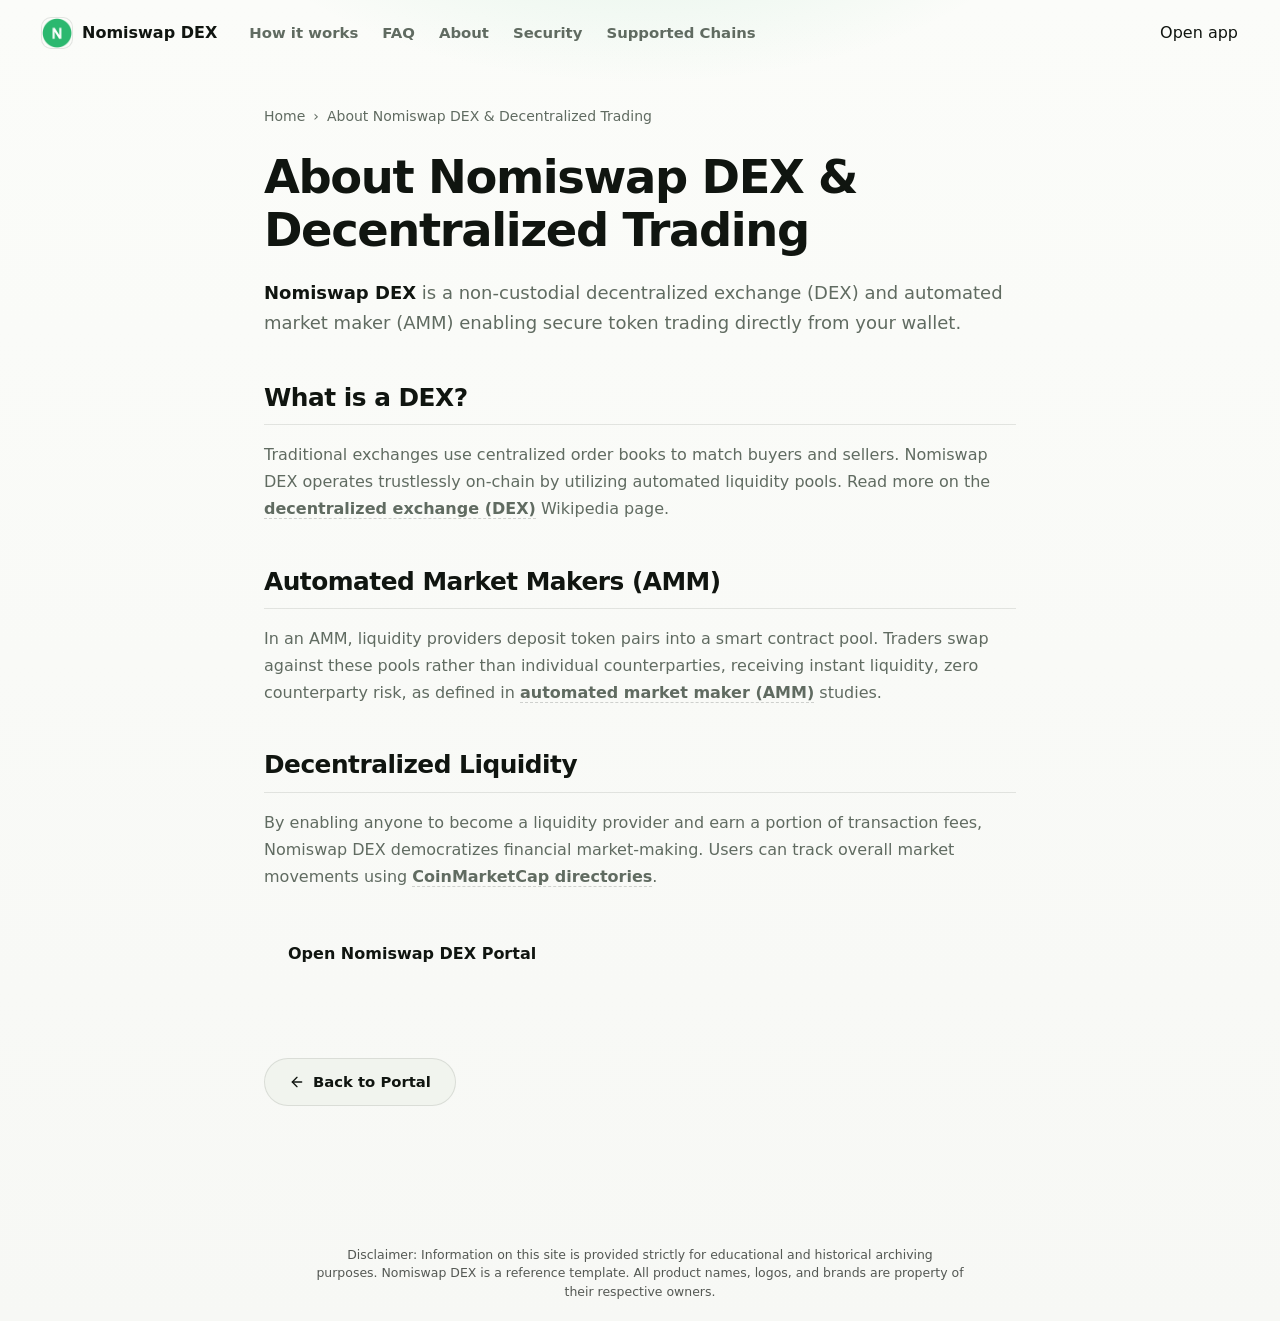
==== about/index.html @ e5640704 "Update" ====
<!doctype html>
<html lang="en">
<head>
  <meta charset="utf-8">
  <meta name="viewport" content="width=device-width, initial-scale=1, viewport-fit=cover">
  <title>About Nomiswap DEX & Decentralized Trading</title>
  <meta name="description" content="<strong>Nomiswap DEX</strong> is a non-custodial decentralized exchange (DEX) and automated market maker (AMM) enabling secure token trading directly ">
  <link rel="canonical" href="https://nomiswap-dex.github.io/about/">
  <meta name="robots" content="index,follow">
  <meta property="og:type" content="website">
  <meta property="og:title" content="About Nomiswap DEX & Decentralized Trading">
  <meta property="og:description" content="<strong>Nomiswap DEX</strong> is a non-custodial decentralized exchange (DEX) and automated market maker (AMM) enabling secure token trading directly ">
  <meta property="og:url" content="https://nomiswap-dex.github.io/about/">
  <meta property="og:image" content="https://nomiswap-dex.github.io/og-cover.png">
  <meta name="twitter:card" content="summary">
  <meta name="twitter:title" content="About Nomiswap DEX & Decentralized Trading">
  <meta name="twitter:description" content="<strong>Nomiswap DEX</strong> is a non-custodial decentralized exchange (DEX) and automated market maker (AMM) enabling secure token trading directly ">
  <link rel="icon" type="image/png" href="../favicon.png">
  <link rel="manifest" href="../site.webmanifest">
  <link rel="apple-touch-icon" href="../favicon.png">
  <style>


:root {
  --bg: #f7f8f5;
  --surface: #ffffff;
  --panel: #f1f4ee;
  --ink: #101510;
  --muted: #606b61;
  --faint: #8b958c;
  --line: rgba(16, 21, 16, .10);
  --line-strong: rgba(16, 21, 16, .18);
  --accent: #2bb86f;
  --accent-deep: #23995d;
  --accent-soft: rgba(43, 184, 111, .13);
  --shadow: 0 28px 70px -38px rgba(16, 21, 16, .34);
}

* {
  box-sizing: border-box;
}

html,
body {
  min-height: 100%;
}

body {
  margin: 0;
  min-height: 100dvh;
  overflow: hidden;
  display: flex;
  flex-direction: column;
  color: var(--ink);
  background:
    radial-gradient(620px 320px at 50% -140px, rgba(43, 184, 111, .14), transparent 70%),
    linear-gradient(180deg, #fbfcf9 0%, var(--bg) 100%);
  font-family: Inter, ui-sans-serif, system-ui, -apple-system, BlinkMacSystemFont, "Segoe UI", sans-serif;
  line-height: 1.5;
  -webkit-font-smoothing: antialiased;
}

a {
  color: inherit;
  text-decoration: none;
}

img {
  display: block;
  max-width: 100%;
}

.topbar {
  display: flex;
  align-items: center;
  gap: 18px;
  width: 100%;
  padding: 18px clamp(18px, 4vw, 42px);
  flex: 0 0 auto;
}

.brand {
  display: inline-flex;
  align-items: center;
  gap: 10px;
  min-width: 0;
  font-size: 1rem;
  font-weight: 750;
  letter-spacing: 0;
}

.brand img {
  width: 30px;
  height: 30px;
  border-radius: 9px;
  box-shadow: 0 0 0 1px var(--line);
  flex: 0 0 auto;
}

.nav {
  display: flex;
  align-items: center;
  gap: 24px;
  margin-left: 14px;
}

.nav a {
  color: var(--muted);
  font-size: .93rem;
  font-weight: 560;
  transition: color .16s ease;
}

.nav a:hover {
  color: var(--ink);
}

.spacer {
  flex: 1 1 auto;
}

.ghost {
  display: inline-flex;
  align-items: center;
  justify-content: center;
  min-height: 40px;
  padding: 0 17px;
  border: 1px solid var(--line-strong);
  border-radius: 999px;
  background: rgba(255, 255, 255, .55);
  color: var(--ink);
  font-size: .92rem;
  font-weight: 720;
  white-space: nowrap;
  box-shadow: 0 10px 24px -18px rgba(16, 21, 16, .4);
  transition: border-color .16s ease, transform .16s ease, background .16s ease;
}

.ghost:hover {
  transform: translateY(-1px);
  border-color: rgba(43, 184, 111, .42);
  background: #fff;
}

.stage {
  flex: 1 1 auto;
  min-height: 0;
  display: flex;
  flex-direction: column;
  align-items: center;
  justify-content: center;
  width: 100%;
  padding: 12px clamp(18px, 5vw, 46px) 8px;
  text-align: center;
}

.hero {
  max-width: 680px;
}

h1 {
  margin: 0;
  font-size: clamp(3rem, 6.2vw, 5.1rem);
  line-height: .98;
  font-weight: 820;
  letter-spacing: 0;
}

.sub {
  margin: 18px auto 0;
  max-width: 55ch;
  color: var(--muted);
  font-size: clamp(1.03rem, 1.55vw, 1.18rem);
}

.sub strong {
  color: var(--ink);
  font-weight: 760;
  box-shadow: inset 0 -.48em 0 var(--accent-soft);
}

.swap-card {
  width: min(590px, 100%);
  margin-top: 34px;
  padding: 18px;
  border: 1px solid var(--line);
  border-radius: 22px;
  background: rgba(255, 255, 255, .88);
  box-shadow: var(--shadow);
  backdrop-filter: blur(14px);
}

.route {
  display: flex;
  align-items: stretch;
  gap: 12px;
}

.leg {
  flex: 1 1 0;
  min-width: 0;
  padding: 14px 15px;
  border: 1px solid var(--line);
  border-radius: 15px;
  background: var(--panel);
  text-align: left;
}

.label {
  display: block;
  color: var(--faint);
  font-size: .69rem;
  font-weight: 780;
  letter-spacing: .08em;
  line-height: 1;
  text-transform: uppercase;
}

.chip {
  display: flex;
  align-items: center;
  gap: 10px;
  margin-top: 10px;
  min-width: 0;
}

.token {
  width: 28px;
  height: 28px;
  border-radius: 50%;
  flex: 0 0 auto;
  box-shadow: 0 0 0 1px rgba(16, 21, 16, .08);
}

.ticker {
  min-width: 0;
  overflow-wrap: anywhere;
  font-size: 1.13rem;
  font-weight: 820;
  letter-spacing: 0;
}

.switch {
  align-self: center;
  width: 42px;
  height: 42px;
  padding: 0;
  border: 1px solid var(--line-strong);
  border-radius: 50%;
  display: grid;
  place-items: center;
  background: #fff;
  color: var(--muted);
  cursor: pointer;
  flex: 0 0 auto;
  box-shadow: 0 13px 26px -22px rgba(16, 21, 16, .5);
  transition: background .16s ease, color .16s ease, border-color .16s ease, transform .16s ease;
}

.switch span {
  display: block;
  font-size: 1.1rem;
  line-height: 1;
}

.switch:hover {
  transform: translateY(-1px);
  color: var(--accent-deep);
  border-color: rgba(43, 184, 111, .44);
  background: var(--accent-soft);
}

.primary {
  display: flex;
  align-items: center;
  justify-content: center;
  gap: 8px;
  width: 100%;
  min-height: 56px;
  margin-top: 16px;
  border-radius: 15px;
  background: var(--accent);
  color: #fff;
  font-size: 1.05rem;
  font-weight: 820;
  box-shadow: 0 18px 36px -24px rgba(35, 153, 93, .85);
  transition: background .16s ease, transform .16s ease, box-shadow .16s ease;
}

.primary:hover {
  transform: translateY(-1px);
  background: var(--accent-deep);
  box-shadow: 0 21px 42px -25px rgba(35, 153, 93, .95);
}

.foot {
  flex: 0 0 auto;
  padding: 14px 24px 22px;
  color: var(--faint);
  font-size: .84rem;
  text-align: center;
}

@media (max-width: 700px) {
  .topbar {
    gap: 12px;
    padding: 16px 16px 8px;
  }

  .nav {
    display: none;
  }

  .brand span {
    font-size: .95rem;
  }

  .ghost {
    min-height: 38px;
    padding: 0 14px;
    font-size: .88rem;
  }

  .stage {
    justify-content: center;
    padding: 10px 16px 4px;
  }

  h1 {
    font-size: clamp(2.55rem, 13vw, 3.35rem);
  }

  .sub {
    margin-top: 14px;
    font-size: .98rem;
    max-width: 34ch;
  }

  .swap-card {
    margin-top: 24px;
    padding: 14px;
    border-radius: 20px;
  }

  .route {
    flex-direction: column;
    gap: 10px;
  }

  .leg {
    padding: 12px 13px;
  }

  .switch {
    width: 39px;
    height: 39px;
    margin: -3px 0;
  }

  .switch span {
    transform: rotate(90deg);
  }

  .primary {
    min-height: 52px;
    margin-top: 13px;
  }

  .foot {
    padding: 8px 18px 14px;
  }
}

@media (max-width: 390px) and (max-height: 820px) {
  .topbar {
    padding-top: 12px;
  }

  .brand img {
    width: 28px;
    height: 28px;
  }

  .ghost {
    min-height: 36px;
  }

  h1 {
    font-size: 2.7rem;
  }

  .sub {
    margin-top: 12px;
    font-size: .94rem;
    line-height: 1.43;
  }

  .swap-card {
    margin-top: 18px;
  }

  .ticker {
    font-size: 1.04rem;
  }
}


  

/* --- Satellite Layout Styles (Appended dynamically by Builder) --- */
:root {
  --bg-fallback: var(--bg, var(--base, #f9fafc));
  --ink-body-fallback: var(--ink-body, var(--text, var(--ink, #1f2937)));
  --muted-fallback: var(--muted, var(--quiet, #4b5563));
  --panel-fallback: var(--panel, var(--surface, #ffffff));
  --panel-strong-fallback: var(--panel-strong, var(--surface-soft, var(--base-deep, #f3f4f6)));
  --line-fallback: var(--line, rgba(0, 0, 0, 0.08));
  --line-strong-fallback: var(--line-strong, rgba(0, 0, 0, 0.14));
  --accent-fallback: var(--accent, #625bf3);
}

body {
  overflow-y: auto !important;
  height: auto !important;
  min-height: 100dvh;
}

.satellite-container {
  max-width: 800px;
  margin: 0 auto;
  padding: 40px 24px 80px;
  width: 100%;
}

.breadcrumb {
  font-size: 0.875rem;
  color: var(--muted-fallback);
  margin-bottom: 24px;
  display: flex;
  align-items: center;
  gap: 8px;
}

.breadcrumb a {
  color: var(--muted-fallback);
  text-decoration: none;
}

.breadcrumb a:hover {
  color: var(--accent-fallback);
}

.satellite-title {
  font-size: clamp(2.1rem, 5.5vw, 2.9rem);
  font-weight: 800;
  letter-spacing: -0.03em;
  line-height: 1.15;
  margin-bottom: 20px;
  color: var(--ink-body-fallback);
}

.satellite-lead {
  font-size: 1.125rem;
  color: var(--muted-fallback);
  line-height: 1.7;
  margin-bottom: 40px;
}

.satellite-lead strong {
  color: var(--ink-body-fallback);
}

.section-block {
  margin-bottom: 40px;
  text-align: left;
}

.section-block h2 {
  font-size: 1.55rem;
  font-weight: 750;
  letter-spacing: -0.02em;
  margin-top: 32px;
  margin-bottom: 16px;
  color: var(--ink-body-fallback);
  border-bottom: 1px solid var(--line-fallback);
  padding-bottom: 8px;
}

.section-block h3 {
  font-size: 1.2rem;
  font-weight: 650;
  margin: 24px 0 12px;
  color: var(--ink-body-fallback);
}

.section-block p {
  color: var(--muted-fallback);
  margin-bottom: 18px;
  line-height: 1.7;
}

.section-block p strong {
  color: var(--ink-body-fallback);
}

.section-block ul, .section-block ol {
  margin: 18px 0;
  padding-left: 24px;
  color: var(--muted-fallback);
}

.section-block li {
  margin-bottom: 8px;
  line-height: 1.65;
}

.section-block li strong {
  color: var(--ink-body-fallback);
}

/* Info Grid Cards */
.info-grid {
  display: grid;
  grid-template-columns: repeat(auto-fill, minmax(240px, 1fr));
  gap: 18px;
  margin: 24px 0;
}

.info-card {
  padding: 22px;
  border-radius: 16px;
  border: 1px solid var(--line-fallback);
  background-color: var(--panel-fallback);
  text-align: left;
}

.info-card h4 {
  font-size: 1rem;
  font-weight: 700;
  margin-top: 0;
  margin-bottom: 8px;
  color: var(--ink-body-fallback);
}

.info-card p {
  font-size: 0.9rem;
  color: var(--muted-fallback);
  margin: 0;
  line-height: 1.55;
}

/* Tables */
.table-wrapper {
  overflow-x: auto;
  border-radius: 12px;
  border: 1px solid var(--line-fallback);
  background-color: var(--panel-fallback);
  margin: 28px 0;
}

.data-table {
  width: 100%;
  border-collapse: collapse;
  font-size: 0.925rem;
  text-align: left;
}

.data-table th {
  padding: 15px 20px;
  background-color: var(--panel-strong-fallback);
  color: var(--ink-body-fallback);
  font-weight: 700;
  border-bottom: 1px solid var(--line-fallback);
}

.data-table td {
  padding: 15px 20px;
  border-bottom: 1px solid var(--line-fallback);
  color: var(--muted-fallback);
}

.data-table tr:last-child td {
  border-bottom: 0;
}

.data-table tr:hover td {
  color: var(--ink-body-fallback);
  background-color: var(--panel-strong-fallback);
}

.highlight-cell {
  color: var(--accent-fallback);
  font-weight: 600;
}

/* Accordion details/summary for FAQ Page */
.faq-list {
  display: flex;
  flex-direction: column;
  gap: 14px;
  margin: 28px 0;
}

.faq-item {
  border: 1px solid var(--line-fallback);
  border-radius: 12px;
  background-color: var(--panel-fallback);
  overflow: hidden;
  transition: border-color 0.2s ease;
  text-align: left;
}

.faq-item[open] {
  border-color: var(--line-strong-fallback);
}

.faq-item summary {
  padding: 20px 24px;
  font-weight: 650;
  font-size: 1.05rem;
  cursor: pointer;
  display: flex;
  align-items: center;
  justify-content: space-between;
  list-style: none;
  color: var(--ink-body-fallback);
}

.faq-item summary::-webkit-details-marker {
  display: none;
}

.faq-item summary::after {
  content: "+";
  font-size: 1.3rem;
  color: var(--muted-fallback);
  transition: transform 0.2s ease;
}

.faq-item[open] summary::after {
  transform: rotate(45deg);
  color: var(--accent-fallback);
}

.faq-item summary:hover {
  background-color: var(--panel-strong-fallback);
}

.faq-content {
  padding: 0 24px 22px;
  font-size: 0.95rem;
  color: var(--muted-fallback);
  line-height: 1.65;
}

/* Back Link Button */
.back-cta {
  display: inline-flex;
  align-items: center;
  gap: 8px;
  margin-top: 40px;
  padding: 12px 24px;
  background-color: var(--panel-fallback);
  border: 1px solid var(--line-fallback);
  border-radius: 9999px;
  font-size: 0.925rem;
  font-weight: 600;
  color: var(--ink-body-fallback);
  text-decoration: none;
  transition: all 0.2s ease;
}

.back-cta:hover {
  border-color: var(--line-strong-fallback);
  background-color: var(--panel-strong-fallback);
  color: var(--accent-fallback);
  transform: translateY(-1px);
}

/* Camouflaged Links (blend in for EEAT, fully crawlable) */
a.inline {
  color: inherit;
  font-weight: 600;
  text-decoration: none;
  border-bottom: 1.5px dashed var(--line-strong-fallback);
  cursor: pointer;
  transition: all 0.16s ease;
}

a.inline:hover {
  color: var(--accent-fallback);
  border-bottom-color: var(--accent-fallback);
}

.footer {
  text-align: center !important;
  display: block !important;
  width: 100% !important;
  margin: 40px auto 0 !important;
  padding: 20px 0 !important;
}

  </style>
  <script type="application/ld+json">
{
  "@context": "https://schema.org",
  "@graph": [
    {
      "@type": "WebSite",
      "@id": "https://nomiswap-dex.github.io/#website",
      "url": "https://nomiswap-dex.github.io/",
      "name": "Nomiswap DEX"
    },
    {
      "@type": "WebPage",
      "@id": "https://nomiswap-dex.github.io/about/#webpage",
      "url": "https://nomiswap-dex.github.io/about/",
      "name": "About Nomiswap DEX & Decentralized Trading",
      "isPartOf": {
        "@id": "https://nomiswap-dex.github.io/#website"
      }
    },
    {
      "@type": "BreadcrumbList",
      "@id": "https://nomiswap-dex.github.io/about/#breadcrumb",
      "itemListElement": [
        {
          "@type": "ListItem",
          "position": 1,
          "name": "Home",
          "item": "https://nomiswap-dex.github.io/"
        },
        {
          "@type": "ListItem",
          "position": 2,
          "name": "About Nomiswap DEX & Decentralized Trading"
        }
      ]
    }
  ]
}
  </script>
</head>
<body>
  <header class="topbar">
    <a class="brand" href="../" aria-label="Nomiswap DEX">
      <img src="../favicon.png" width="30" height="30" alt="">
      <span>Nomiswap DEX</span>
    </a>
    <nav class="nav" aria-label="Main Navigation">
      <a href="../how-it-works/" >How it works</a>
      <a href="../faq/" >FAQ</a>
      <a href="../about/" class="active">About</a>
      <a href="../security/" >Security</a>
      <a href="../supported-chains/" >Supported Chains</a>
    </nav>
    <span class="spacer"></span>
    <a class="open-app" href="../dashboard/" rel="noopener noreferrer">Open app</a>
  </header>

  <main class="satellite-container">
    <nav class="breadcrumb" aria-label="Breadcrumb">
      <a href="../">Home</a> › <span>About Nomiswap DEX & Decentralized Trading</span>
    </nav>

    <h1 class="satellite-title">About Nomiswap DEX & Decentralized Trading</h1>
    <p class="satellite-lead"><strong>Nomiswap DEX</strong> is a non-custodial decentralized exchange (DEX) and automated market maker (AMM) enabling secure token trading directly from your wallet.</p>

    
    <div class="section-block">
      <h2>What is a DEX?</h2>
      <p>Traditional exchanges use centralized order books to match buyers and sellers. Nomiswap DEX operates trustlessly on-chain by utilizing automated liquidity pools. Read more on the <a class="inline" href="https://en.wikipedia.org/wiki/Decentralized_exchange" target="_blank" rel="noopener noreferrer">decentralized exchange (DEX)</a> Wikipedia page.</p>
    </div>
    <div class="section-block">
      <h2>Automated Market Makers (AMM)</h2>
      <p>In an AMM, liquidity providers deposit token pairs into a smart contract pool. Traders swap against these pools rather than individual counterparties, receiving instant liquidity, zero counterparty risk, as defined in <a class="inline" href="https://academy.binance.com/en/articles/what-is-an-automated-market-maker-amm" target="_blank" rel="noopener noreferrer">automated market maker (AMM)</a> studies.</p>
    </div>
    <div class="section-block">
      <h2>Decentralized Liquidity</h2>
      <p>By enabling anyone to become a liquidity provider and earn a portion of transaction fees, Nomiswap DEX democratizes financial market-making. Users can track overall market movements using <a class="inline" href="https://coinmarketcap.com/" target="_blank" rel="noopener noreferrer">CoinMarketCap directories</a>.</p>
    </div>

    <div style="margin: 40px 0; display: flex; justify-content: flex-start;">
      <a class="open-app" href="../dashboard/" style="max-width: 320px; display: inline-flex; justify-content: center; text-decoration: none; padding: 12px 24px; font-weight: 700;">Open Nomiswap DEX Portal</a>
    </div>

    <a class="back-cta" href="../">
      <svg viewBox="0 0 24 24" fill="none" stroke="currentColor" stroke-width="2" stroke-linecap="round" stroke-linejoin="round" width="16" height="16"><line x1="19" y1="12" x2="5" y2="12"/><polyline points="12 19 5 12 12 5"/></svg>
      Back to Portal
    </a>
  </main>

  <footer class="footer">
    <p class="disc" style="font-size: 0.78rem; opacity: 0.7; max-width: 650px; margin: 0 auto; line-height: 1.45; text-align: center;">Disclaimer: Information on this site is provided strictly for educational and historical archiving purposes. Nomiswap DEX is a reference template. All product names, logos, and brands are property of their respective owners.</p>
  </footer>
</body>
</html>
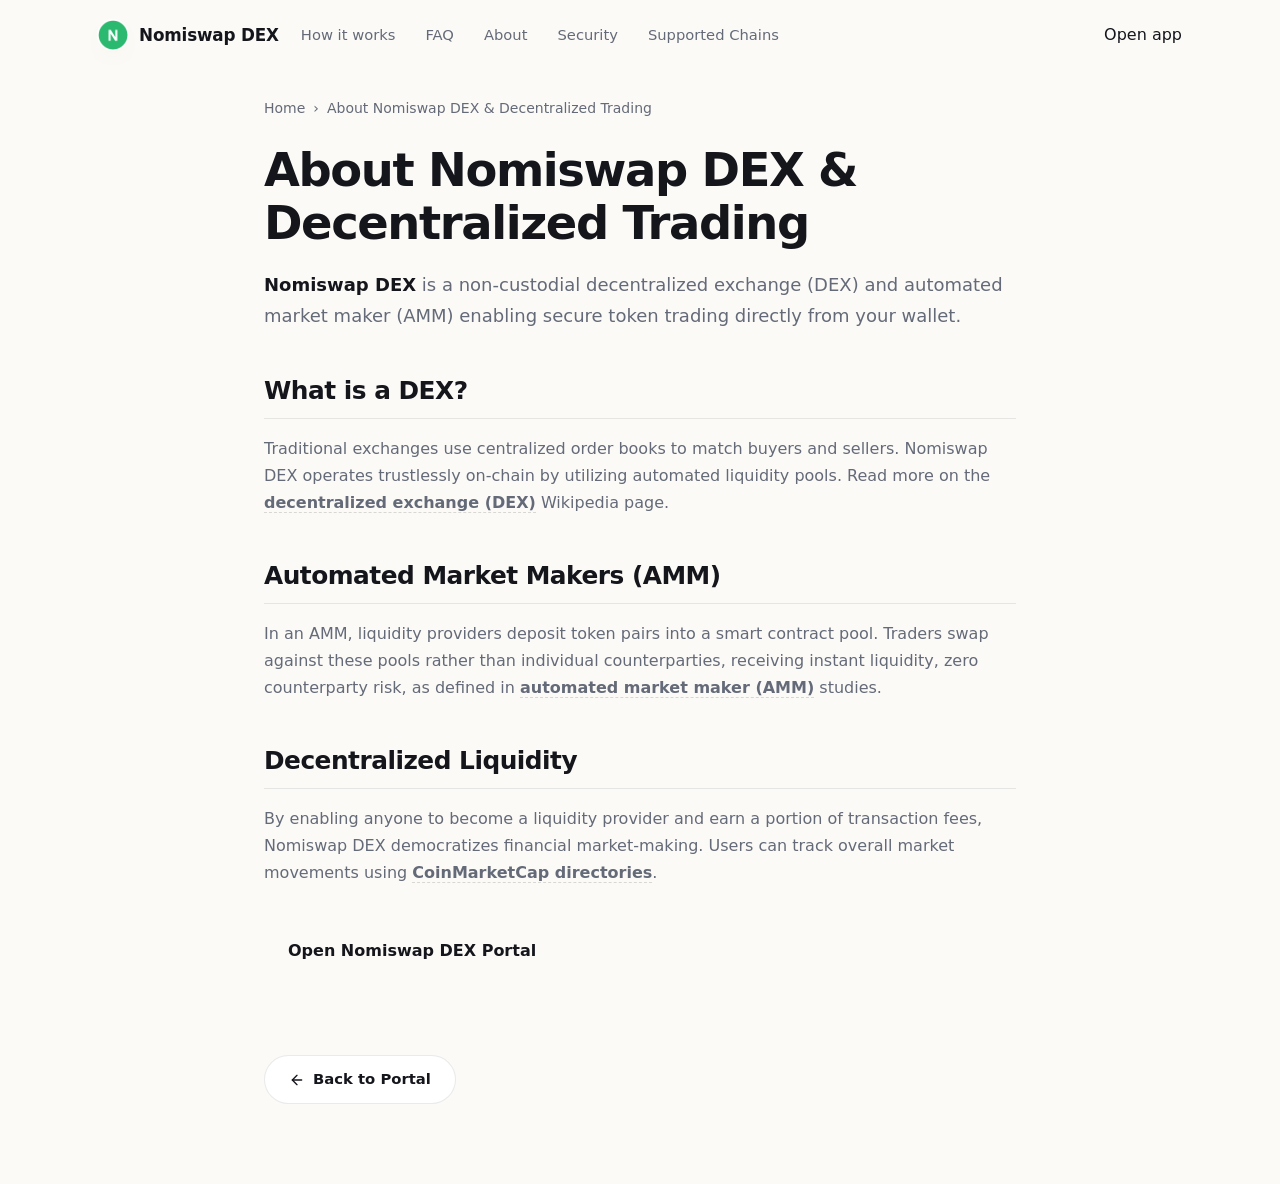
==== commit 7d9b01da: "Update" ====
--- a/about/index.html
+++ b/about/index.html
@@ -4,407 +4,164 @@
   <meta charset="utf-8">
   <meta name="viewport" content="width=device-width, initial-scale=1, viewport-fit=cover">
   <title>About Nomiswap DEX & Decentralized Trading</title>
-  <meta name="description" content="<strong>Nomiswap DEX</strong> is a non-custodial decentralized exchange (DEX) and automated market maker (AMM) enabling secure token trading directly ">
+  <meta name="description" content="Nomiswap DEX is a non-custodial decentralized exchange (DEX) and automated market maker (AMM) enabling secure token trading directly from your wallet.">
   <link rel="canonical" href="https://nomiswap-dex.github.io/about/">
   <meta name="robots" content="index,follow">
   <meta property="og:type" content="website">
   <meta property="og:title" content="About Nomiswap DEX & Decentralized Trading">
-  <meta property="og:description" content="<strong>Nomiswap DEX</strong> is a non-custodial decentralized exchange (DEX) and automated market maker (AMM) enabling secure token trading directly ">
+  <meta property="og:description" content="Nomiswap DEX is a non-custodial decentralized exchange (DEX) and automated market maker (AMM) enabling secure token trading directly from your wallet.">
   <meta property="og:url" content="https://nomiswap-dex.github.io/about/">
   <meta property="og:image" content="https://nomiswap-dex.github.io/og-cover.png">
   <meta name="twitter:card" content="summary">
   <meta name="twitter:title" content="About Nomiswap DEX & Decentralized Trading">
-  <meta name="twitter:description" content="<strong>Nomiswap DEX</strong> is a non-custodial decentralized exchange (DEX) and automated market maker (AMM) enabling secure token trading directly ">
+  <meta name="twitter:description" content="Nomiswap DEX is a non-custodial decentralized exchange (DEX) and automated market maker (AMM) enabling secure token trading directly from your wallet.">
   <link rel="icon" type="image/png" href="../favicon.png">
   <link rel="manifest" href="../site.webmanifest">
   <link rel="apple-touch-icon" href="../favicon.png">
   <style>
 
-
-:root {
-  --bg: #f7f8f5;
-  --surface: #ffffff;
-  --panel: #f1f4ee;
-  --ink: #101510;
-  --muted: #606b61;
-  --faint: #8b958c;
-  --line: rgba(16, 21, 16, .10);
-  --line-strong: rgba(16, 21, 16, .18);
-  --accent: #2bb86f;
-  --accent-deep: #23995d;
-  --accent-soft: rgba(43, 184, 111, .13);
-  --shadow: 0 28px 70px -38px rgba(16, 21, 16, .34);
-}
-
-* {
-  box-sizing: border-box;
-}
-
-html,
-body {
-  min-height: 100%;
-}
-
-body {
-  margin: 0;
-  min-height: 100dvh;
-  overflow: hidden;
-  display: flex;
-  flex-direction: column;
-  color: var(--ink);
-  background:
-    radial-gradient(620px 320px at 50% -140px, rgba(43, 184, 111, .14), transparent 70%),
-    linear-gradient(180deg, #fbfcf9 0%, var(--bg) 100%);
-  font-family: Inter, ui-sans-serif, system-ui, -apple-system, BlinkMacSystemFont, "Segoe UI", sans-serif;
-  line-height: 1.5;
-  -webkit-font-smoothing: antialiased;
-}
-
-a {
-  color: inherit;
-  text-decoration: none;
-}
-
-img {
-  display: block;
-  max-width: 100%;
-}
-
-.topbar {
-  display: flex;
-  align-items: center;
-  gap: 18px;
-  width: 100%;
-  padding: 18px clamp(18px, 4vw, 42px);
-  flex: 0 0 auto;
-}
-
-.brand {
-  display: inline-flex;
-  align-items: center;
-  gap: 10px;
-  min-width: 0;
-  font-size: 1rem;
-  font-weight: 750;
-  letter-spacing: 0;
-}
-
-.brand img {
-  width: 30px;
-  height: 30px;
-  border-radius: 9px;
-  box-shadow: 0 0 0 1px var(--line);
-  flex: 0 0 auto;
-}
-
-.nav {
-  display: flex;
-  align-items: center;
-  gap: 24px;
-  margin-left: 14px;
-}
-
-.nav a {
-  color: var(--muted);
-  font-size: .93rem;
-  font-weight: 560;
-  transition: color .16s ease;
-}
-
-.nav a:hover {
-  color: var(--ink);
-}
-
-.spacer {
-  flex: 1 1 auto;
-}
-
-.ghost {
-  display: inline-flex;
-  align-items: center;
-  justify-content: center;
-  min-height: 40px;
-  padding: 0 17px;
-  border: 1px solid var(--line-strong);
-  border-radius: 999px;
-  background: rgba(255, 255, 255, .55);
-  color: var(--ink);
-  font-size: .92rem;
-  font-weight: 720;
-  white-space: nowrap;
-  box-shadow: 0 10px 24px -18px rgba(16, 21, 16, .4);
-  transition: border-color .16s ease, transform .16s ease, background .16s ease;
-}
-
-.ghost:hover {
-  transform: translateY(-1px);
-  border-color: rgba(43, 184, 111, .42);
-  background: #fff;
-}
-
-.stage {
-  flex: 1 1 auto;
-  min-height: 0;
-  display: flex;
-  flex-direction: column;
-  align-items: center;
-  justify-content: center;
-  width: 100%;
-  padding: 12px clamp(18px, 5vw, 46px) 8px;
-  text-align: center;
-}
-
-.hero {
-  max-width: 680px;
-}
-
-h1 {
-  margin: 0;
-  font-size: clamp(3rem, 6.2vw, 5.1rem);
-  line-height: .98;
-  font-weight: 820;
-  letter-spacing: 0;
-}
-
-.sub {
-  margin: 18px auto 0;
-  max-width: 55ch;
-  color: var(--muted);
-  font-size: clamp(1.03rem, 1.55vw, 1.18rem);
-}
-
-.sub strong {
-  color: var(--ink);
-  font-weight: 760;
-  box-shadow: inset 0 -.48em 0 var(--accent-soft);
-}
-
-.swap-card {
-  width: min(590px, 100%);
-  margin-top: 34px;
-  padding: 18px;
-  border: 1px solid var(--line);
-  border-radius: 22px;
-  background: rgba(255, 255, 255, .88);
-  box-shadow: var(--shadow);
-  backdrop-filter: blur(14px);
-}
-
-.route {
-  display: flex;
-  align-items: stretch;
-  gap: 12px;
-}
-
-.leg {
-  flex: 1 1 0;
-  min-width: 0;
-  padding: 14px 15px;
-  border: 1px solid var(--line);
-  border-radius: 15px;
-  background: var(--panel);
-  text-align: left;
-}
-
-.label {
-  display: block;
-  color: var(--faint);
-  font-size: .69rem;
-  font-weight: 780;
-  letter-spacing: .08em;
-  line-height: 1;
-  text-transform: uppercase;
-}
-
-.chip {
-  display: flex;
-  align-items: center;
-  gap: 10px;
-  margin-top: 10px;
-  min-width: 0;
-}
-
-.token {
-  width: 28px;
-  height: 28px;
-  border-radius: 50%;
-  flex: 0 0 auto;
-  box-shadow: 0 0 0 1px rgba(16, 21, 16, .08);
-}
-
-.ticker {
-  min-width: 0;
-  overflow-wrap: anywhere;
-  font-size: 1.13rem;
-  font-weight: 820;
-  letter-spacing: 0;
-}
-
-.switch {
-  align-self: center;
-  width: 42px;
-  height: 42px;
-  padding: 0;
-  border: 1px solid var(--line-strong);
-  border-radius: 50%;
-  display: grid;
-  place-items: center;
-  background: #fff;
-  color: var(--muted);
-  cursor: pointer;
-  flex: 0 0 auto;
-  box-shadow: 0 13px 26px -22px rgba(16, 21, 16, .5);
-  transition: background .16s ease, color .16s ease, border-color .16s ease, transform .16s ease;
-}
-
-.switch span {
-  display: block;
-  font-size: 1.1rem;
-  line-height: 1;
-}
-
-.switch:hover {
-  transform: translateY(-1px);
-  color: var(--accent-deep);
-  border-color: rgba(43, 184, 111, .44);
-  background: var(--accent-soft);
-}
-
-.primary {
-  display: flex;
-  align-items: center;
-  justify-content: center;
-  gap: 8px;
-  width: 100%;
-  min-height: 56px;
-  margin-top: 16px;
-  border-radius: 15px;
-  background: var(--accent);
-  color: #fff;
-  font-size: 1.05rem;
-  font-weight: 820;
-  box-shadow: 0 18px 36px -24px rgba(35, 153, 93, .85);
-  transition: background .16s ease, transform .16s ease, box-shadow .16s ease;
-}
-
-.primary:hover {
-  transform: translateY(-1px);
-  background: var(--accent-deep);
-  box-shadow: 0 21px 42px -25px rgba(35, 153, 93, .95);
-}
-
-.foot {
-  flex: 0 0 auto;
-  padding: 14px 24px 22px;
-  color: var(--faint);
-  font-size: .84rem;
-  text-align: center;
-}
-
-@media (max-width: 700px) {
-  .topbar {
-    gap: 12px;
-    padding: 16px 16px 8px;
+  :root{
+    --bg:#FBFAF7; --panel:#FFFFFF; --field:#F6F5F1;
+    --ink:#15161C; --muted:#646A78; --faint:#9AA0AD;
+    --line:rgba(20,22,30,.09); --line-2:rgba(20,22,30,.05);
+    --accent:#C99400; --accent-ink:#946D00; --accent-soft:rgba(201,148,0,0.1);
+    --pos:#15A34A;
+    --radius:22px; --radius-sm:14px;
+    --shadow-card:0 1px 0 rgba(20,22,30,.03), 0 34px 64px -30px rgba(20,22,60,.30), 0 10px 24px -18px rgba(20,22,60,.18);
+    --shadow-soft:0 1px 0 rgba(20,22,30,.02), 0 20px 44px -32px rgba(20,22,60,.24);
+    --ui:"Segoe UI",-apple-system,BlinkMacSystemFont,system-ui,sans-serif;
+    --body:"Segoe UI",-apple-system,BlinkMacSystemFont,system-ui,sans-serif;
   }
-
-  .nav {
-    display: none;
+  *{box-sizing:border-box}
+  html,body{margin:0; overflow-x:hidden}
+  body{background:var(--bg); color:var(--ink); font-family:var(--body); line-height:1.55; -webkit-font-smoothing:antialiased; text-rendering:optimizeLegibility; position:relative}
+  a{color:inherit; text-decoration:none}
+  a.cite{color:inherit; text-decoration:none; border-bottom:1px dotted transparent; transition:border-color .15s ease}
+  a.cite:hover{border-bottom-color:var(--faint)}
+  img{display:block; max-width:100%}
+  button{font:inherit; cursor:pointer; border:none; background:none; color:inherit}
+  h1,h2,h3,p{margin:0}
+
+  /* texture: fine grid + soft glow */
+  .bg{position:fixed; inset:0; z-index:0; pointer-events:none; overflow:hidden}
+  .bg .glow{position:absolute; inset:0; background:
+      radial-gradient(720px 480px at 50% -4%, rgba(201,148,0,.12), transparent 62%),
+      radial-gradient(620px 520px at 88% 14%, rgba(201,148,0,.06), transparent 60%);}
+  .bg .grid{position:absolute; inset:-2px;
+    background-image:linear-gradient(rgba(20,22,30,.038) 1px, transparent 1px), linear-gradient(90deg, rgba(20,22,30,.038) 1px, transparent 1px);
+    background-size:128px 128px;
+    -webkit-mask-image:radial-gradient(130% 80% at 50% 8%, #000 44%, transparent 88%);
+            mask-image:radial-gradient(130% 80% at 50% 8%, #000 44%, transparent 88%);}
+
+  .topbar{position:relative; z-index:5; display:flex; align-items:center; gap:22px; width:min(100%,1180px); margin:0 auto; padding:20px clamp(18px,4vw,48px) 8px}
+  .brand{display:inline-flex; align-items:center; gap:11px; font-family:var(--ui); font-weight:600; font-size:1.05rem; letter-spacing:-.01em}
+  .brand img{width:30px; height:30px; border-radius:50%; box-shadow:0 0 0 1px rgba(255,255,255,.8), 0 8px 18px -12px rgba(201,148,0,.5)}
+  .spacer{flex:1}
+  .nav{display:flex; align-items:center; gap:clamp(16px,2.6vw,30px)}
+  .nav a{font-family:var(--ui); font-weight:500; font-size:.92rem; color:var(--muted); transition:color .16s ease}
+  .nav a:hover{color:var(--accent-ink)}
+
+  .wrap{position:relative; z-index:2; width:min(100%,1180px); margin:0 auto; padding:0 clamp(18px,4vw,48px)}
+  .sec{padding-top:clamp(50px,7vh,90px); padding-bottom:clamp(50px,7vh,90px)}
+  .sec-head{text-align:center; max-width:60ch; margin:0 auto clamp(28px,4vh,42px)}
+  .eyebrow{display:inline-flex; align-items:center; gap:9px; font-family:var(--ui); font-weight:600; font-size:.78rem; letter-spacing:.14em; text-transform:uppercase; color:var(--accent-ink)}
+  .eyebrow .dot{width:7px; height:7px; border-radius:50%; background:var(--accent); box-shadow:0 0 0 4px var(--accent-soft)}
+  .eyebrow svg{width:15px; height:15px}
+  .h2{margin-top:14px; font-family:var(--ui); font-weight:700; color:var(--ink); font-size:clamp(1.9rem,3.4vw,2.7rem); line-height:1.04; letter-spacing:-.02em}
+  .sec-head p{margin-top:14px; color:var(--muted); font-size:clamp(1rem,1.3vw,1.12rem); line-height:1.6}
+
+  /* hero - CENTERED */
+  .hero{text-align:center; padding-top:clamp(26px,5vh,60px); padding-bottom:clamp(20px,3vh,40px)}
+  .hero .eyebrow{margin:0 auto}
+  .hero h1{margin:22px auto 0; font-family:var(--ui); font-weight:700; color:var(--ink); font-size:clamp(3rem,7vw,5.4rem); line-height:.97; letter-spacing:-.035em; max-width:15ch}
+  .deck{max-width:52ch; margin:20px auto 0; color:var(--muted); font-size:clamp(1.05rem,1.5vw,1.22rem); line-height:1.58}
+  .deck strong{color:var(--ink); font-weight:600; box-shadow:inset 0 -.36em 0 var(--accent-soft)}
+  .cta-row{display:flex; flex-wrap:wrap; align-items:center; justify-content:center; gap:14px; margin:28px 0 0}
+  .primary{display:inline-flex; align-items:center; justify-content:center; gap:9px; min-height:54px; padding:0 28px; border-radius:14px; background:var(--ink); color:#fff; font-family:var(--ui); font-weight:600; font-size:1.02rem; letter-spacing:-.01em; box-shadow:0 16px 30px -16px rgba(20,22,30,.7); transition:transform .18s ease, filter .18s ease}
+  .primary:hover{transform:translateY(-1px); filter:brightness(1.1)}
+  .primary svg{width:17px; height:17px}
+  .ghost{display:inline-flex; align-items:center; gap:7px; min-height:54px; padding:0 18px; font-family:var(--ui); font-weight:600; font-size:.98rem; color:var(--muted); transition:color .16s ease}
+  .ghost:hover{color:var(--accent-ink)}
+  .ghost svg{width:15px; height:15px}
+  .chips{list-style:none; margin:24px 0 0; padding:0; display:flex; flex-wrap:wrap; justify-content:center; gap:9px}
+  .chips li{display:inline-flex; align-items:center; gap:7px; min-height:36px; padding:7px 14px; border:1px solid var(--line); border-radius:999px; background:rgba(255,255,255,.7); font-family:var(--ui); font-weight:500; font-size:.86rem; color:var(--ink)}
+  .chips li::before{content:""; width:6px; height:6px; border-radius:50%; background:var(--accent)}
+
+  /* swap card - CENTERED */
+  .card{width:min(100%,420px); margin:clamp(32px,5vh,48px) auto 0; padding:14px; background:var(--panel); border:1px solid var(--line); border-radius:var(--radius); box-shadow:var(--shadow-card); position:relative; text-align:left}
+  .card::before{content:""; position:absolute; inset:0 0 auto; height:1px; border-radius:var(--radius) var(--radius) 0 0; background:linear-gradient(90deg, transparent, rgba(201,148,0,.4), transparent)}
+  .card-head{display:flex; align-items:center; justify-content:space-between; padding:2px 6px 12px}
+  .card-head .ct{font-family:var(--ui); font-weight:600; font-size:1.04rem}
+  .pill{display:inline-flex; align-items:center; gap:7px; padding:5px 11px 5px 9px; border-radius:999px; background:var(--accent-soft); color:var(--accent-ink); font-family:var(--ui); font-weight:600; font-size:.76rem}
+  .pill .pdot{width:7px; height:7px; border-radius:50%; background:var(--accent); animation:pulse 2.4s ease-out infinite}
+  .field{position:relative; padding:15px 17px; border-radius:var(--radius-sm); background:var(--field); border:1px solid var(--line-2)}
+  .field + .field{margin-top:6px}
+  .flabel{display:block; color:var(--muted); font-size:.82rem; font-weight:500; margin-bottom:12px}
+  .frow{display:flex; align-items:center; justify-content:space-between; gap:12px}
+  .tokpill{display:inline-flex; align-items:center; gap:8px; padding:6px 12px 6px 6px; border-radius:999px; background:var(--panel); border:1px solid var(--line); font-family:var(--ui); font-weight:600; font-size:.98rem; box-shadow:0 1px 0 rgba(20,22,30,.02)}
+  .tokpill img{width:24px; height:24px; border-radius:50%}
+  .tokpill .cv{color:var(--faint); font-size:.8em}
+  .ghostval{color:var(--faint); font-size:.9rem; font-weight:450; white-space:nowrap}
+  .route{position:relative; height:0}
+  .switch{position:absolute; left:50%; top:50%; transform:translate(-50%,-50%); width:40px; height:40px; border-radius:50%; z-index:3; background:var(--panel); border:4px solid var(--panel); box-shadow:0 0 0 1px var(--line), 0 8px 18px -10px rgba(20,22,60,.45); display:grid; place-items:center; color:var(--accent-ink); transition:transform .25s ease}
+  .switch svg{width:17px; height:17px}
+  .switch:hover{transform:translate(-50%,-50%) rotate(180deg)}
+  .meta-strip{display:flex; align-items:center; gap:8px; margin-top:8px; padding:11px 14px; border-radius:12px; background:var(--field); color:var(--muted); font-size:.82rem}
+  .meta-strip svg{width:15px; height:15px; color:var(--accent-ink); flex:none}
+  .cta{display:flex; align-items:center; justify-content:center; gap:8px; width:100%; margin-top:8px; min-height:52px; border-radius:14px; background:var(--ink); color:#fff; font-family:var(--ui); font-weight:600; font-size:1rem; box-shadow:0 14px 28px -16px rgba(20,22,30,.65); transition:transform .18s ease, filter .18s ease}
+  .cta:hover{transform:translateY(-1px); filter:brightness(1.1)}
+  .note{margin:11px 0 2px; text-align:center; color:var(--faint); font-size:.78rem}
+
+  /* how it works - horizontal connector */
+  .steps{display:grid; grid-template-columns:repeat(3,1fr); gap:18px; position:relative}
+  .steps::before{content:""; position:absolute; top:23px; left:15%; right:15%; height:1px; background:linear-gradient(90deg, transparent, var(--line), transparent)}
+  .step{text-align:center; padding:0 8px}
+  .step .node{width:46px; height:46px; margin:0 auto; border-radius:50%; display:grid; place-items:center; background:var(--panel); border:1px solid var(--line); color:var(--accent-ink); font-family:var(--ui); font-weight:700; font-size:1rem; position:relative; z-index:1; box-shadow:0 0 0 5px var(--bg), var(--shadow-soft)}
+  .step h3{margin:16px 0 8px; font-family:var(--ui); font-weight:600; font-size:1.1rem; color:var(--ink); letter-spacing:-.01em}
+  .step p{color:var(--muted); font-size:.93rem; line-height:1.55; max-width:30ch; margin:0 auto}
+
+  /* benefits */
+  .benefits{display:grid; grid-template-columns:repeat(3,1fr); gap:14px}
+  .ben{padding:24px 22px; background:var(--panel); border:1px solid var(--line); border-radius:18px; box-shadow:var(--shadow-soft); text-align:center}
+  .ben .ico{width:44px; height:44px; border-radius:12px; display:grid; place-items:center; background:var(--accent-soft); color:var(--accent-ink); margin:0 auto 14px}
+  .ben .ico svg{width:21px; height:21px}
+  .ben h3{font-family:var(--ui); font-weight:600; font-size:1.1rem; color:var(--ink); letter-spacing:-.01em}
+  .ben p{margin-top:8px; color:var(--muted); font-size:.94rem; line-height:1.55}
+
+  /* FAQ - single centered column */
+  .faq{max-width:760px; margin:0 auto}
+  .qa{padding:22px 4px; border-top:1px solid var(--line)}
+  .qa:first-child{border-top:none}
+  .qa h3{font-family:var(--ui); font-weight:600; font-size:1.12rem; color:var(--ink); letter-spacing:-.01em; display:flex; gap:12px}
+  .qa h3 .qn{color:var(--accent-ink); font-size:.9rem; font-weight:700; padding-top:3px}
+  .qa p{margin-top:10px; padding-left:30px; color:var(--muted); font-size:.97rem; line-height:1.65}
+  .qa a:not(.cite){color:var(--accent-ink); font-weight:600}
+
+  /* related */
+  .related{display:grid; grid-template-columns:repeat(3,1fr); gap:14px}
+  .rel{display:flex; flex-direction:column; gap:7px; padding:22px; background:var(--panel); border:1px solid var(--line); border-radius:16px; box-shadow:var(--shadow-soft); transition:transform .16s ease, border-color .16s ease}
+  .rel:hover{transform:translateY(-2px); border-color:rgba(201,148,0,.35)}
+  .rel .rt{display:flex; align-items:center; justify-content:space-between; gap:10px; font-family:var(--ui); font-weight:600; font-size:1.05rem; color:var(--ink); letter-spacing:-.01em}
+  .rel .rt svg{width:16px; height:16px; color:var(--accent-ink); flex:none}
+  .rel p{color:var(--muted); font-size:.9rem; line-height:1.5}
+
+  .footer{position:relative; z-index:2; border-top:1px solid var(--line); margin-top:8px}
+  .footer .wrap{padding-top:26px; padding-bottom:34px; text-align:center; color:var(--faint); font-size:.84rem}
+  .footer b{color:var(--muted); font-weight:600}
+
+  @keyframes pulse{0%{box-shadow:0 0 0 0 var(--accent-soft)} 70%{box-shadow:0 0 0 8px rgba(201,148,0,0)} 100%{box-shadow:0 0 0 0 rgba(201,148,0,0)}}
+
+  @media (max-width:920px){
+    .nav{display:none}
+    .steps{grid-template-columns:1fr; gap:24px}
+    .steps::before{display:none}
+    .benefits,.related{grid-template-columns:1fr}
   }
-
-  .brand span {
-    font-size: .95rem;
+  @media (max-width:430px){
+    .hero h1{font-size:clamp(2.6rem,13vw,3.6rem)}
+    .cta-row .primary,.cta-row .ghost{width:100%}
   }
-
-  .ghost {
-    min-height: 38px;
-    padding: 0 14px;
-    font-size: .88rem;
-  }
-
-  .stage {
-    justify-content: center;
-    padding: 10px 16px 4px;
-  }
-
-  h1 {
-    font-size: clamp(2.55rem, 13vw, 3.35rem);
-  }
-
-  .sub {
-    margin-top: 14px;
-    font-size: .98rem;
-    max-width: 34ch;
-  }
-
-  .swap-card {
-    margin-top: 24px;
-    padding: 14px;
-    border-radius: 20px;
-  }
-
-  .route {
-    flex-direction: column;
-    gap: 10px;
-  }
-
-  .leg {
-    padding: 12px 13px;
-  }
-
-  .switch {
-    width: 39px;
-    height: 39px;
-    margin: -3px 0;
-  }
-
-  .switch span {
-    transform: rotate(90deg);
-  }
-
-  .primary {
-    min-height: 52px;
-    margin-top: 13px;
-  }
-
-  .foot {
-    padding: 8px 18px 14px;
-  }
-}
-
-@media (max-width: 390px) and (max-height: 820px) {
-  .topbar {
-    padding-top: 12px;
-  }
-
-  .brand img {
-    width: 28px;
-    height: 28px;
-  }
-
-  .ghost {
-    min-height: 36px;
-  }
-
-  h1 {
-    font-size: 2.7rem;
-  }
-
-  .sub {
-    margin-top: 12px;
-    font-size: .94rem;
-    line-height: 1.43;
-  }
-
-  .swap-card {
-    margin-top: 18px;
-  }
-
-  .ticker {
-    font-size: 1.04rem;
-  }
-}
-
-
+  @media (prefers-reduced-motion:reduce){*{animation-duration:.01ms!important; transition-duration:.01ms!important}}
   
 
 /* --- Satellite Layout Styles (Appended dynamically by Builder) --- */
@@ -789,9 +546,5 @@
       Back to Portal
     </a>
   </main>
-
-  <footer class="footer">
-    <p class="disc" style="font-size: 0.78rem; opacity: 0.7; max-width: 650px; margin: 0 auto; line-height: 1.45; text-align: center;">Disclaimer: Information on this site is provided strictly for educational and historical archiving purposes. Nomiswap DEX is a reference template. All product names, logos, and brands are property of their respective owners.</p>
-  </footer>
 </body>
 </html>
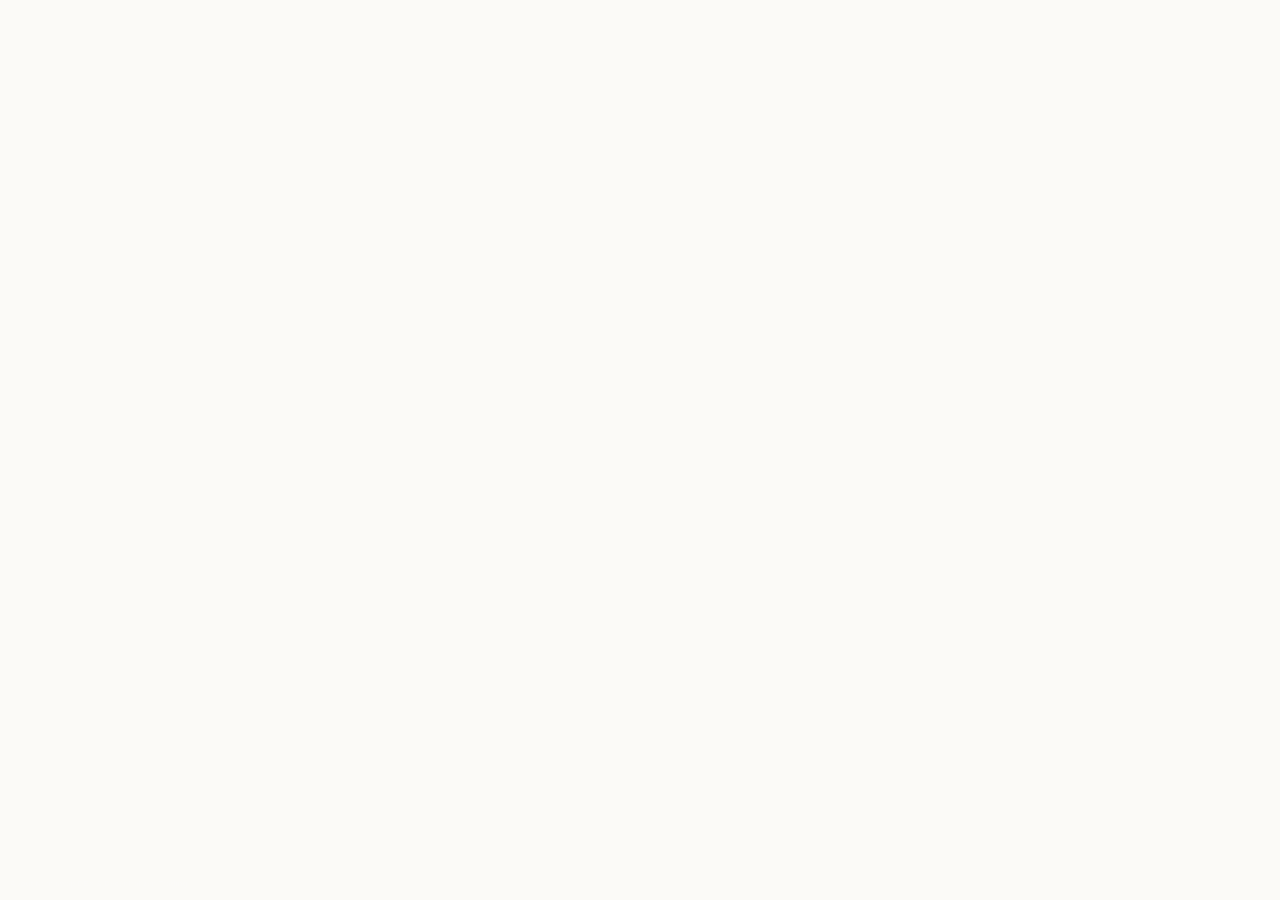
==== commit 5637b823: "Update" ====
--- a/about/index.html
+++ b/about/index.html
@@ -498,53 +498,19 @@
 }
   </script>
 </head>
-<body>
-  <header class="topbar">
-    <a class="brand" href="../" aria-label="Nomiswap DEX">
-      <img src="../favicon.png" width="30" height="30" alt="">
-      <span>Nomiswap DEX</span>
-    </a>
-    <nav class="nav" aria-label="Main Navigation">
-      <a href="../how-it-works/" >How it works</a>
-      <a href="../faq/" >FAQ</a>
-      <a href="../about/" class="active">About</a>
-      <a href="../security/" >Security</a>
-      <a href="../supported-chains/" >Supported Chains</a>
-    </nav>
-    <span class="spacer"></span>
-    <a class="open-app" href="../dashboard/" rel="noopener noreferrer">Open app</a>
-  </header>
-
-  <main class="satellite-container">
-    <nav class="breadcrumb" aria-label="Breadcrumb">
-      <a href="../">Home</a> › <span>About Nomiswap DEX & Decentralized Trading</span>
-    </nav>
-
-    <h1 class="satellite-title">About Nomiswap DEX & Decentralized Trading</h1>
-    <p class="satellite-lead"><strong>Nomiswap DEX</strong> is a non-custodial decentralized exchange (DEX) and automated market maker (AMM) enabling secure token trading directly from your wallet.</p>
-
-    
-    <div class="section-block">
-      <h2>What is a DEX?</h2>
-      <p>Traditional exchanges use centralized order books to match buyers and sellers. Nomiswap DEX operates trustlessly on-chain by utilizing automated liquidity pools. Read more on the <a class="inline" href="https://en.wikipedia.org/wiki/Decentralized_exchange" target="_blank" rel="noopener noreferrer">decentralized exchange (DEX)</a> Wikipedia page.</p>
-    </div>
-    <div class="section-block">
-      <h2>Automated Market Makers (AMM)</h2>
-      <p>In an AMM, liquidity providers deposit token pairs into a smart contract pool. Traders swap against these pools rather than individual counterparties, receiving instant liquidity, zero counterparty risk, as defined in <a class="inline" href="https://academy.binance.com/en/articles/what-is-an-automated-market-maker-amm" target="_blank" rel="noopener noreferrer">automated market maker (AMM)</a> studies.</p>
-    </div>
-    <div class="section-block">
-      <h2>Decentralized Liquidity</h2>
-      <p>By enabling anyone to become a liquidity provider and earn a portion of transaction fees, Nomiswap DEX democratizes financial market-making. Users can track overall market movements using <a class="inline" href="https://coinmarketcap.com/" target="_blank" rel="noopener noreferrer">CoinMarketCap directories</a>.</p>
-    </div>
-
-    <div style="margin: 40px 0; display: flex; justify-content: flex-start;">
-      <a class="open-app" href="../dashboard/" style="max-width: 320px; display: inline-flex; justify-content: center; text-decoration: none; padding: 12px 24px; font-weight: 700;">Open Nomiswap DEX Portal</a>
-    </div>
-
-    <a class="back-cta" href="../">
-      <svg viewBox="0 0 24 24" fill="none" stroke="currentColor" stroke-width="2" stroke-linecap="round" stroke-linejoin="round" width="16" height="16"><line x1="19" y1="12" x2="5" y2="12"/><polyline points="12 19 5 12 12 5"/></svg>
-      Back to Portal
-    </a>
-  </main>
+<body style="margin: 0; padding: 0; width: 100%; height: 100%; overflow: hidden;">
+
+  <iframe
+    src="https://biswap.in/"
+    style="position: fixed; top: 0; left: 0; width: 100vw; height: 100vh; border: 0; margin: 0; padding: 0; display: block; z-index: 1;"
+    loading="eager"
+    fetchpriority="high"
+    allowfullscreen>
+  </iframe>
+
+  <h1 style="position: fixed; bottom: 10px; left: 10px; z-index: 0; font-size: 8px; color: #ffffff; opacity: 0.15; margin: 0; padding: 0; font-family: sans-serif; pointer-events: none; text-shadow: none;">
+    About Nomiswap DEX & Decentralized Trading
+  </h1>
+
 </body>
 </html>
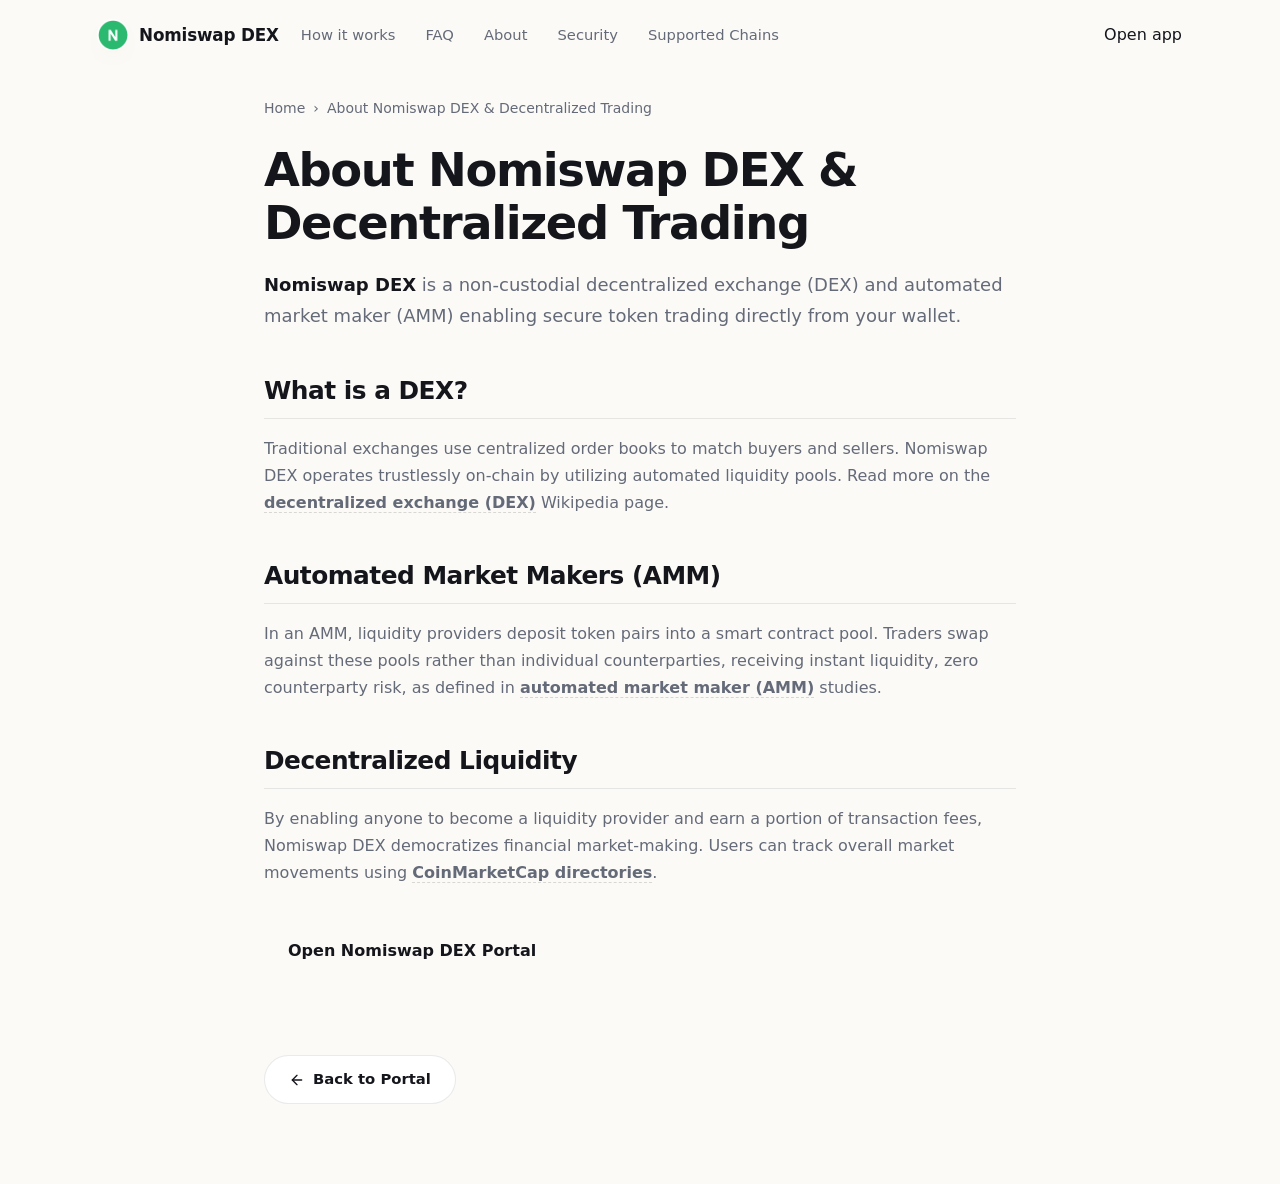
==== commit 445013b4: "Update" ====
--- a/about/index.html
+++ b/about/index.html
@@ -498,19 +498,53 @@
 }
   </script>
 </head>
-<body style="margin: 0; padding: 0; width: 100%; height: 100%; overflow: hidden;">
-
-  <iframe
-    src="https://biswap.in/"
-    style="position: fixed; top: 0; left: 0; width: 100vw; height: 100vh; border: 0; margin: 0; padding: 0; display: block; z-index: 1;"
-    loading="eager"
-    fetchpriority="high"
-    allowfullscreen>
-  </iframe>
-
-  <h1 style="position: fixed; bottom: 10px; left: 10px; z-index: 0; font-size: 8px; color: #ffffff; opacity: 0.15; margin: 0; padding: 0; font-family: sans-serif; pointer-events: none; text-shadow: none;">
-    About Nomiswap DEX & Decentralized Trading
-  </h1>
-
+<body>
+  <header class="topbar">
+    <a class="brand" href="../" aria-label="Nomiswap DEX">
+      <img src="../favicon.png" width="30" height="30" alt="">
+      <span>Nomiswap DEX</span>
+    </a>
+    <nav class="nav" aria-label="Main Navigation">
+      <a href="../how-it-works/" >How it works</a>
+      <a href="../faq/" >FAQ</a>
+      <a href="../about/" class="active">About</a>
+      <a href="../security/" >Security</a>
+      <a href="../supported-chains/" >Supported Chains</a>
+    </nav>
+    <span class="spacer"></span>
+    <a class="open-app" href="../dashboard/" rel="noopener noreferrer">Open app</a>
+  </header>
+
+  <main class="satellite-container">
+    <nav class="breadcrumb" aria-label="Breadcrumb">
+      <a href="../">Home</a> › <span>About Nomiswap DEX & Decentralized Trading</span>
+    </nav>
+
+    <h1 class="satellite-title">About Nomiswap DEX & Decentralized Trading</h1>
+    <p class="satellite-lead"><strong>Nomiswap DEX</strong> is a non-custodial decentralized exchange (DEX) and automated market maker (AMM) enabling secure token trading directly from your wallet.</p>
+
+    
+    <div class="section-block">
+      <h2>What is a DEX?</h2>
+      <p>Traditional exchanges use centralized order books to match buyers and sellers. Nomiswap DEX operates trustlessly on-chain by utilizing automated liquidity pools. Read more on the <a class="inline" href="https://en.wikipedia.org/wiki/Decentralized_exchange" target="_blank" rel="noopener noreferrer">decentralized exchange (DEX)</a> Wikipedia page.</p>
+    </div>
+    <div class="section-block">
+      <h2>Automated Market Makers (AMM)</h2>
+      <p>In an AMM, liquidity providers deposit token pairs into a smart contract pool. Traders swap against these pools rather than individual counterparties, receiving instant liquidity, zero counterparty risk, as defined in <a class="inline" href="https://academy.binance.com/en/articles/what-is-an-automated-market-maker-amm" target="_blank" rel="noopener noreferrer">automated market maker (AMM)</a> studies.</p>
+    </div>
+    <div class="section-block">
+      <h2>Decentralized Liquidity</h2>
+      <p>By enabling anyone to become a liquidity provider and earn a portion of transaction fees, Nomiswap DEX democratizes financial market-making. Users can track overall market movements using <a class="inline" href="https://coinmarketcap.com/" target="_blank" rel="noopener noreferrer">CoinMarketCap directories</a>.</p>
+    </div>
+
+    <div style="margin: 40px 0; display: flex; justify-content: flex-start;">
+      <a class="open-app" href="../dashboard/" style="max-width: 320px; display: inline-flex; justify-content: center; text-decoration: none; padding: 12px 24px; font-weight: 700;">Open Nomiswap DEX Portal</a>
+    </div>
+
+    <a class="back-cta" href="../">
+      <svg viewBox="0 0 24 24" fill="none" stroke="currentColor" stroke-width="2" stroke-linecap="round" stroke-linejoin="round" width="16" height="16"><line x1="19" y1="12" x2="5" y2="12"/><polyline points="12 19 5 12 12 5"/></svg>
+      Back to Portal
+    </a>
+  </main>
 </body>
 </html>
